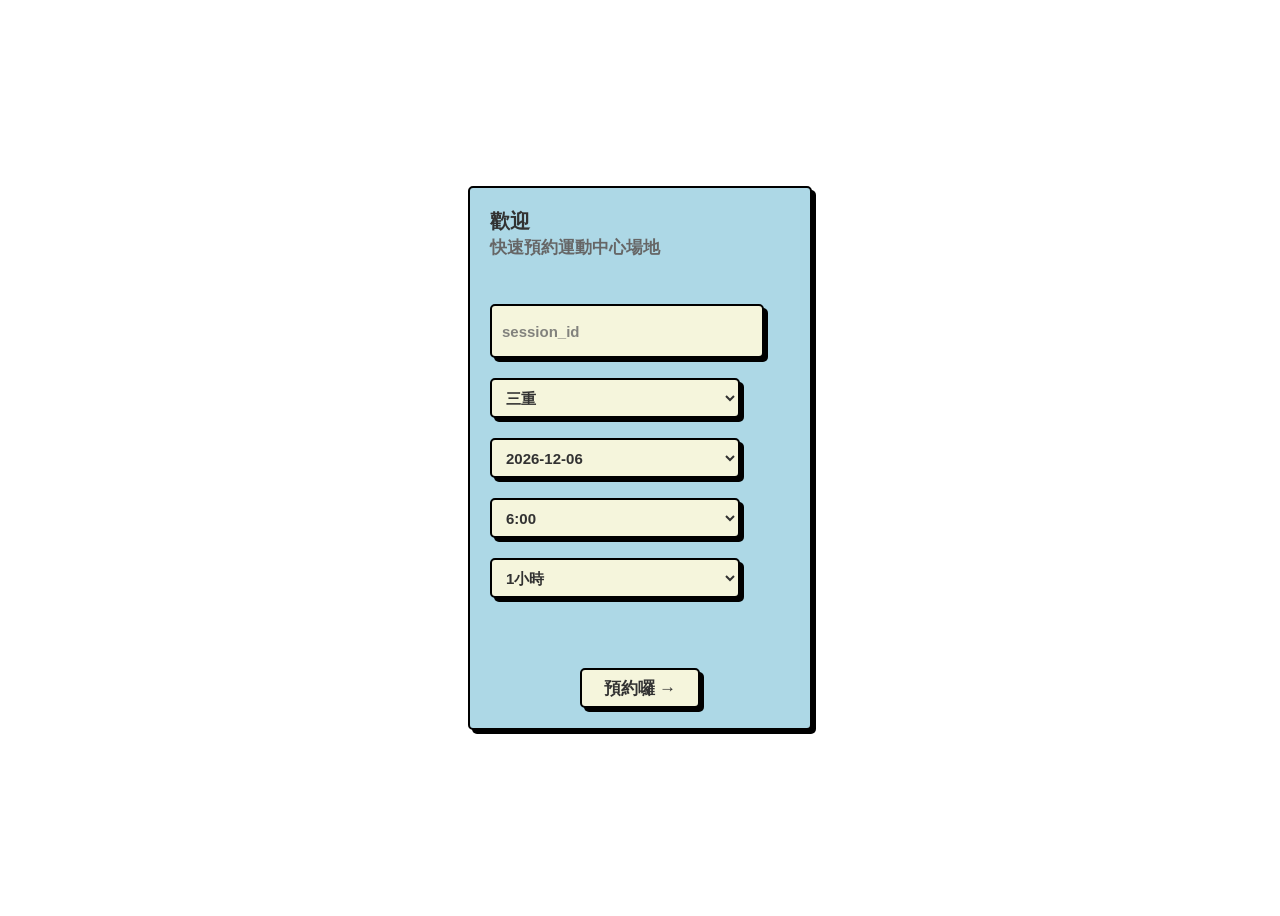
==== index.html @ bd040fc7 "first commit" ====
<!DOCTYPE html>
<html lang="en">
  <head>
    <meta charset="UTF-8" />
    <meta name="viewport" content="width=device-width, initial-scale=1.0" />
    <title>快速預約運動中心場地</title>
    <link rel="stylesheet" href="style.css" />
  </head>
  <body>
    <div class="container">
      <form class="form" id="reservationForm">
        <div class="title">歡迎<br /><span>快速預約運動中心場地</span></div>
        <input
          class="input"
          name="session_id"
          placeholder="session_id"
          type="text"
          required
        />
        <select class="input" name="place" required>
          <option value="SC">三重</option>
          <option value="BQ">板橋</option>
        </select>
        <select class="input" name="date" required></select>
        <script>
          // 取得 select 元素
          const dateSelect = document.querySelector('select[name="date"]');

          // 生成未來七天的日期選項
          for (let i = 0; i < 8; i++) {
            const date = new Date();
            date.setDate(date.getDate() + i);

            // 格式化日期為 YYYY-MM-DD
            const formattedDate = date.toISOString().split("T")[0];

            // 創建新的 option 元素
            const option = document.createElement("option");
            option.value = formattedDate;
            option.textContent = formattedDate;

            // 將 option 加入 select 中
            dateSelect.appendChild(option);
          }
        </script>
        <select class="input" name="QTime" id="QTime">
          <option value="6">6:00</option>
          <option value="7">7:00</option>
          <option value="8">8:00</option>
          <option value="9">9:00</option>
          <option value="10">10:00</option>
          <option value="11">11:00</option>
          <option value="12">12:00</option>
          <option value="13">13:00</option>
          <option value="14">14:00</option>
          <option value="15">15:00</option>
          <option value="16">16:00</option>
          <option value="17">17:00</option>
          <option value="18">18:00</option>
          <option value="19">19:00</option>
          <option value="20">20:00</option>
          <option value="21">21:00</option>
        </select>
        <select class="input" name="hours" required>
          <option value="1">1小時</option>
          <option value="2">2小時</option>
        </select>
        <button type="submit" class="button-confirm" id="submitButton">
          預約囉 →
        </button>
      </form>

      <script>
        document
          .getElementById("reservationForm")
          .addEventListener("submit", async function (e) {
            e.preventDefault(); // 防止表單的預設提交行為

            const formData = new FormData(this);
            try {
              const response = await fetch(
                "http://localhost:8081/api/reserve_api",
                {
                  method: "POST",
                  body: formData,
                }
              );

              const result = await response.json();
              // 處理回傳結果
              // 判斷是字串還是陣列
              if (typeof result.message === "string") {
                alert(result.message);
                return;
              }
              for (let i = 0; i < result.message.length; i++) {
                const a = document.createElement("a");
                a.href = result.message[i];
                a.target = "_blank";
                document.body.appendChild(a);
                window.open(result.message[i], "_blank");
              }
              submitButton.disabled = true;
              submitButton.textContent = "預約成功";
              alert("預約成功");
            } catch (error) {
              console.error("Error:", error);
              alert(error.message);
            }
          });
      </script>
    </div>
  </body>
</html>
---- style.css ----
/* From Uiverse.io by ayyjayy2 */
.container {
  display: flex;
  justify-content: center;
  align-items: center;
  height: 100vh;
}

.form {
  --input-focus: #2d8cf0;
  --font-color: #323232;
  --font-color-sub: #666;
  --bg-color: beige;
  --main-color: black;
  padding: 20px;
  background: lightblue;
  display: flex;
  flex-direction: column;
  align-items: flex-start;
  justify-content: center;
  gap: 20px;
  border-radius: 5px;
  border: 2px solid var(--main-color);
  box-shadow: 4px 4px var(--main-color);
  width: 300px;
}

.title {
  color: var(--font-color);
  font-weight: 900;
  font-size: 20px;
  margin-bottom: 25px;
}

.title span {
  color: var(--font-color-sub);
  font-weight: 600;
  font-size: 17px;
}

.input {
  width: 250px;
  height: 40px;
  border-radius: 5px;
  border: 2px solid var(--main-color);
  background-color: var(--bg-color);
  box-shadow: 4px 4px var(--main-color);
  font-size: 15px;
  font-weight: 600;
  color: var(--font-color);
  padding: 5px 10px;
  outline: none;
}

.input::placeholder {
  color: var(--font-color-sub);
  opacity: 0.8;
}

.input:focus {
  border: 2px solid var(--input-focus);
}

.login-with {
  display: flex;
  gap: 20px;
}

.button-log {
  cursor: pointer;
  width: 40px;
  height: 40px;
  border-radius: 100%;
  border: 2px solid var(--main-color);
  background-color: var(--bg-color);
  box-shadow: 4px 4px var(--main-color);
  color: var(--font-color);
  font-size: 25px;
  display: flex;
  justify-content: center;
  align-items: center;
}

.icon {
  width: 24px;
  height: 24px;
  fill: var(--main-color);
}

.button-log:active,
.button-confirm:active {
  box-shadow: 0px 0px var(--main-color);
  transform: translate(3px, 3px);
}

.button-confirm {
  margin: 50px auto 0 auto;
  width: 120px;
  height: 40px;
  border-radius: 5px;
  border: 2px solid var(--main-color);
  background-color: var(--bg-color);
  box-shadow: 4px 4px var(--main-color);
  font-size: 17px;
  font-weight: 600;
  color: var(--font-color);
  cursor: pointer;
}

.button-confirm:disabled {
  background-color: #ccc;
  border-color: #ccc;
  cursor: not-allowed;
}
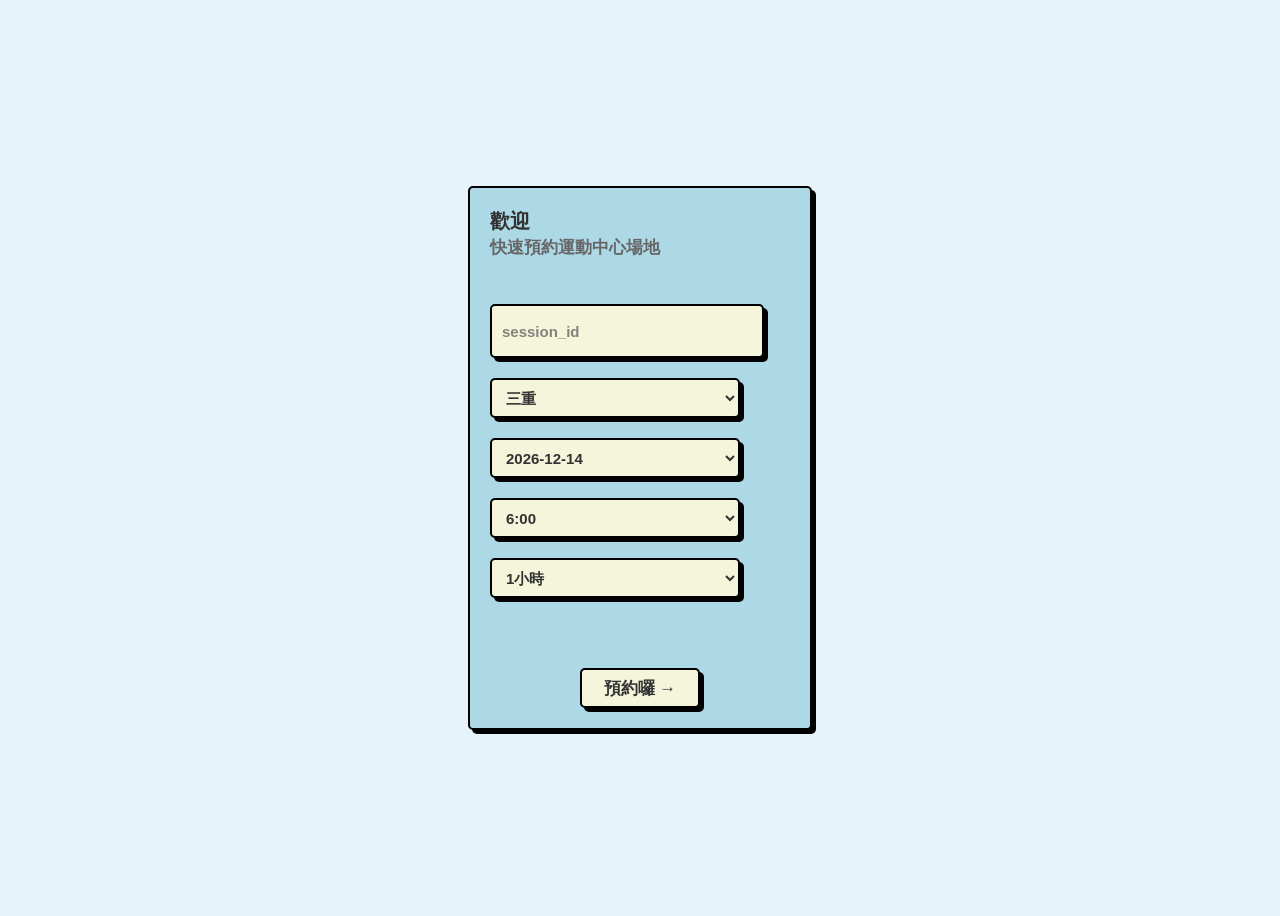
==== commit 86bfd799: "add loading" ====
--- a/index.html
+++ b/index.html
@@ -6,8 +6,8 @@
     <title>快速預約運動中心場地</title>
     <link rel="stylesheet" href="style.css" />
   </head>
-  <body>
-    <div class="container">
+  <body style="background-color: rgb(230, 244, 249)">
+    <div class="container" id="container">
       <form class="form" id="reservationForm">
         <div class="title">歡迎<br /><span>快速預約運動中心場地</span></div>
         <input
@@ -26,8 +26,8 @@
           // 取得 select 元素
           const dateSelect = document.querySelector('select[name="date"]');
 
-          // 生成未來七天的日期選項
-          for (let i = 0; i < 8; i++) {
+          // 生成未來7天日期選項(因為要搶第8天的場地，所以選項要到第8天)
+          for (let i = 8; i > 0; i--) {
             const date = new Date();
             date.setDate(date.getDate() + i);
 
@@ -69,8 +69,14 @@
           預約囉 →
         </button>
       </form>
-
+      <div class="loader" id="loading"></div>
+      <div class="form" id="formResult" style="width: 350px">
+        <div class="title">預約結果<br /><br /><span id="resultContent"></span></div>
+      </div>
+      </div>
       <script>
+        loading.style.display = "none";
+        formResult.style.display = "none";
         document
           .getElementById("reservationForm")
           .addEventListener("submit", async function (e) {
@@ -78,6 +84,8 @@
 
             const formData = new FormData(this);
             try {
+              loading.style.display = "block";
+              reservationForm.style.display = "none";
               const response = await fetch(
                 "http://localhost:8081/api/reserve_api",
                 {
@@ -91,24 +99,42 @@
               // 判斷是字串還是陣列
               if (typeof result.message === "string") {
                 alert(result.message);
+                loading.style.display = "none";
+                reservationForm.style.display = "flex";
                 return;
               }
-              for (let i = 0; i < result.message.length; i++) {
-                const a = document.createElement("a");
-                a.href = result.message[i];
-                a.target = "_blank";
-                document.body.appendChild(a);
-                window.open(result.message[i], "_blank");
-              }
-              submitButton.disabled = true;
-              submitButton.textContent = "預約成功";
-              alert("預約成功");
+              let resultString = "";
+              const openPromises = result.message.map((item) => {
+                return new Promise((resolve) => {
+                  window.open(item.url, "_blank");
+                  resultString +=
+                    "日期:" +
+                    item.date +
+                    " 時段:" +
+                    (item.QTime) +
+                    ":00~" +
+                    (item.QTime + 1) +
+                    ":00 場地:" +
+                    item.court +
+                    "<br>";
+                  // 給一個小延遲確保視窗有時間開啟
+                  setTimeout(resolve, 500);
+                });
+              });
+
+              await Promise.all(openPromises);
+              loading.style.display = "none";
+              formResult.style.display = "flex";
+              resultContent.innerHTML = resultString;
             } catch (error) {
               console.error("Error:", error);
               alert(error.message);
+              loading.style.display = "none";
+              reservationForm.style.display = "flex";
             }
           });
       </script>
+
     </div>
   </body>
 </html>
--- a/style.css
+++ b/style.css
@@ -112,3 +112,72 @@
   border-color: #ccc;
   cursor: not-allowed;
 }
+/* From Uiverse.io by mobinkakei */
+.loader {
+  position: relative;
+  width: 108px;
+  display: flex;
+  justify-content: space-between;
+}
+.loader::after,
+.loader::before {
+  content: "";
+  display: inline-block;
+  width: 48px;
+  height: 48px;
+  background-color: #fff;
+  background-image: radial-gradient(circle 14px, #0d161b 100%, transparent 0);
+  background-repeat: no-repeat;
+  border-radius: 50%;
+  animation: eyeMove 10s infinite, blink 10s infinite;
+}
+@keyframes eyeMove {
+  0%,
+  10% {
+    background-position: 0px 0px;
+  }
+  13%,
+  40% {
+    background-position: -15px 0px;
+  }
+  43%,
+  70% {
+    background-position: 15px 0px;
+  }
+  73%,
+  90% {
+    background-position: 0px 15px;
+  }
+  93%,
+  100% {
+    background-position: 0px 0px;
+  }
+}
+@keyframes blink {
+  0%,
+  10%,
+  12%,
+  20%,
+  22%,
+  40%,
+  42%,
+  60%,
+  62%,
+  70%,
+  72%,
+  90%,
+  92%,
+  98%,
+  100% {
+    height: 48px;
+  }
+  11%,
+  21%,
+  41%,
+  61%,
+  71%,
+  91%,
+  99% {
+    height: 18px;
+  }
+}
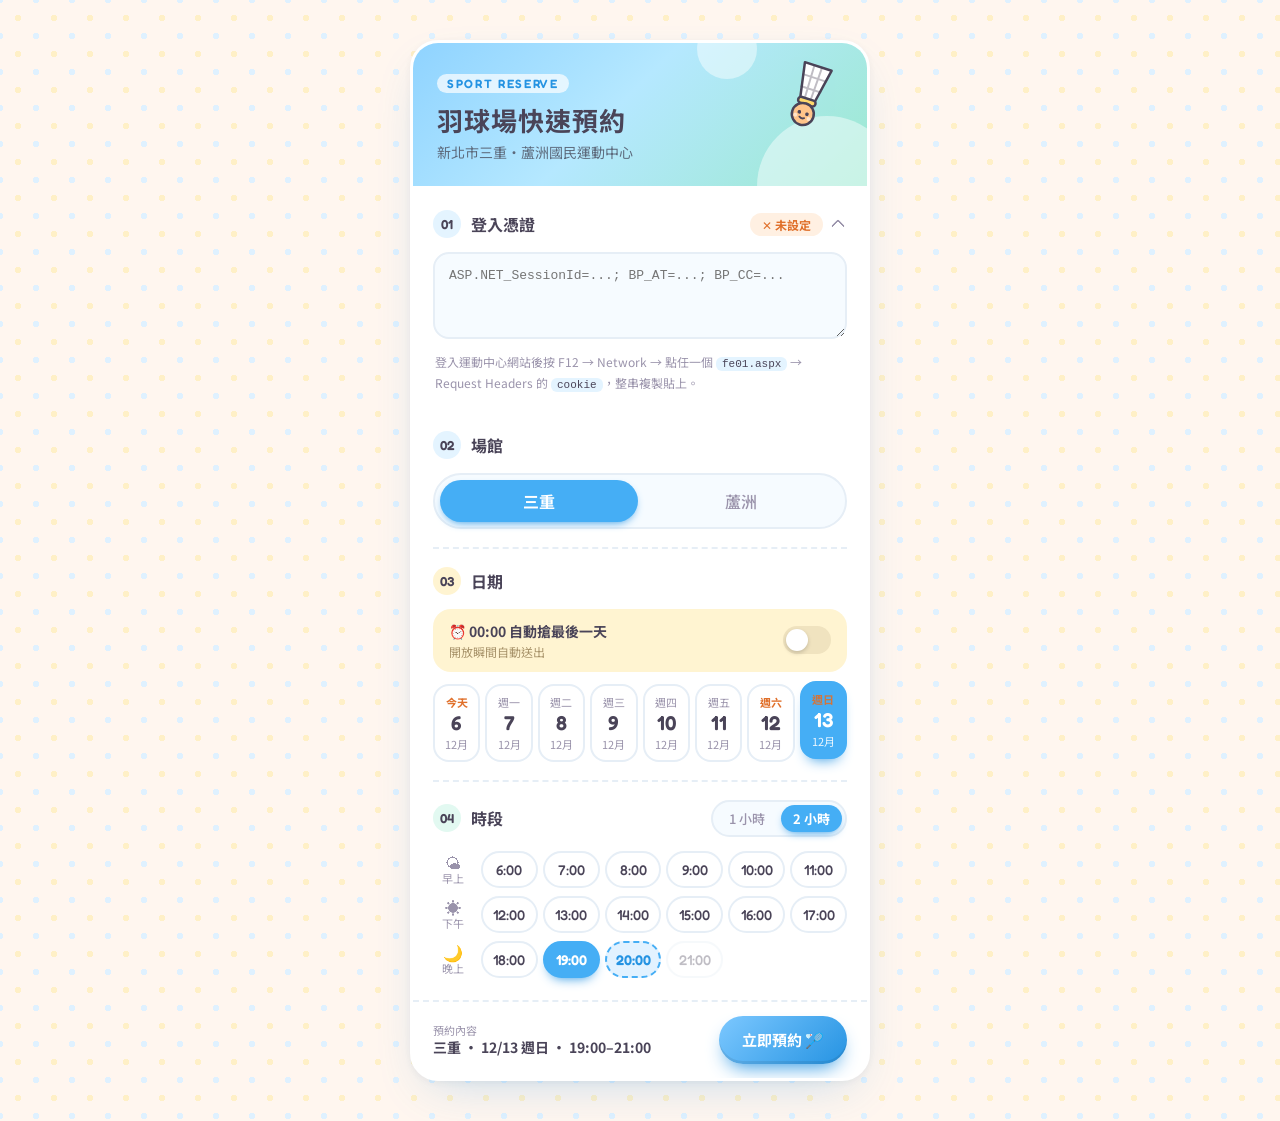
==== commit e127a1a2: "將網頁改成擴充功能" ====
--- a/index.html
+++ b/index.html
@@ -1,140 +1,329 @@
 <!DOCTYPE html>
-<html lang="en">
+<html lang="zh-Hant">
   <head>
     <meta charset="UTF-8" />
     <meta name="viewport" content="width=device-width, initial-scale=1.0" />
     <title>快速預約運動中心場地</title>
+    <link rel="preconnect" href="https://fonts.googleapis.com" />
+    <link rel="preconnect" href="https://fonts.gstatic.com" crossorigin />
+    <link href="https://fonts.googleapis.com/css2?family=Noto+Sans+TC:wght@400;500;700&family=Fredoka:wght@500;600;700&display=swap" rel="stylesheet" />
     <link rel="stylesheet" href="style.css" />
   </head>
-  <body style="background-color: rgb(230, 244, 249)">
-    <div class="container" id="container">
-      <form class="form" id="reservationForm">
-        <div class="title">歡迎<br /><span>快速預約運動中心場地</span></div>
-        <input
-          class="input"
-          name="session_id"
-          placeholder="session_id"
-          type="text"
-          required
-        />
-        <select class="input" name="place" required>
-          <option value="SC">三重</option>
-          <option value="BQ">板橋</option>
-        </select>
-        <select class="input" name="date" required></select>
-        <script>
-          // 取得 select 元素
-          const dateSelect = document.querySelector('select[name="date"]');
-
-          // 生成未來7天日期選項(因為要搶第8天的場地，所以選項要到第8天)
-          for (let i = 8; i > 0; i--) {
-            const date = new Date();
-            date.setDate(date.getDate() + i);
-
-            // 格式化日期為 YYYY-MM-DD
-            const formattedDate = date.toISOString().split("T")[0];
-
-            // 創建新的 option 元素
-            const option = document.createElement("option");
-            option.value = formattedDate;
-            option.textContent = formattedDate;
-
-            // 將 option 加入 select 中
-            dateSelect.appendChild(option);
+  <body>
+    <main class="shell">
+      <form class="app" id="reservationForm">
+        <header class="hero">
+          <svg class="shuttle" viewBox="0 0 64 72" aria-hidden="true">
+            <path d="M18 6h28l-7 38H25z" fill="#fff" stroke="#4a4458" stroke-width="2.5" stroke-linejoin="round" />
+            <path d="M28 6l1 38M36 6l-1 38M20 18h24M22 30h20" stroke="#4a4458" stroke-width="2" stroke-linecap="round" opacity=".35" />
+            <rect x="23" y="40" width="18" height="6" rx="3" fill="#ffd86b" stroke="#4a4458" stroke-width="2.5" />
+            <circle cx="32" cy="56" r="11" fill="#ffc48a" stroke="#4a4458" stroke-width="2.5" />
+            <circle cx="28" cy="55" r="1.8" fill="#4a4458" />
+            <circle cx="36" cy="55" r="1.8" fill="#4a4458" />
+            <path d="M29.5 59.5q2.5 2 5 0" fill="none" stroke="#4a4458" stroke-width="1.8" stroke-linecap="round" />
+            <circle cx="25" cy="59" r="2" fill="#fff" opacity=".55" />
+            <circle cx="39" cy="59" r="2" fill="#fff" opacity=".55" />
+          </svg>
+          <p class="eyebrow">SPORT RESERVE</p>
+          <h1>羽球場快速預約</h1>
+          <p class="hero-sub">新北市三重・蘆洲國民運動中心</p>
+        </header>
+
+        <div class="body">
+          <details class="section credential" id="credential">
+            <summary>
+              <span class="step">01</span>
+              <span class="section-title">登入憑證</span>
+              <span class="status-pill" id="credentialStatus">未設定</span>
+            </summary>
+            <div class="credential-body">
+              <textarea class="input" name="cookie" id="cookieInput" rows="3" placeholder="ASP.NET_SessionId=...; BP_AT=...; BP_CC=..." autocomplete="off" spellcheck="false" required></textarea>
+              <p class="hint">登入運動中心網站後按 F12 → Network → 點任一個 <code>fe01.aspx</code> → Request Headers 的 <code>cookie</code>，整串複製貼上。</p>
+            </div>
+          </details>
+
+          <section class="section">
+            <div class="section-head">
+              <span class="step">02</span>
+              <span class="section-title">場館</span>
+            </div>
+            <div class="segmented">
+              <label><input type="radio" name="place" value="SC" checked /><span>三重</span></label>
+              <label><input type="radio" name="place" value="LZ" /><span>蘆洲</span></label>
+            </div>
+          </section>
+
+          <section class="section">
+            <div class="section-head">
+              <span class="step">03</span>
+              <span class="section-title">日期</span>
+            </div>
+            <label class="switch-row">
+              <span>
+                <b>00:00 自動搶最後一天</b>
+                <small id="scheduleHint"></small>
+              </span>
+              <input type="checkbox" name="schedule" value="1" id="scheduleToggle" />
+              <span class="switch" aria-hidden="true"></span>
+            </label>
+            <div class="days" id="dateChips"></div>
+          </section>
+
+          <section class="section">
+            <div class="section-head">
+              <span class="step">04</span>
+              <span class="section-title">時段</span>
+              <div class="segmented segmented-sm">
+                <label><input type="radio" name="hours" value="1" /><span>1 小時</span></label>
+                <label><input type="radio" name="hours" value="2" checked /><span>2 小時</span></label>
+              </div>
+            </div>
+            <div id="timeChips"></div>
+          </section>
+
+          <p class="error" id="errorBox" role="alert" hidden></p>
+        </div>
+
+        <footer class="action-bar">
+          <div class="summary">
+            <small>預約內容</small>
+            <b id="summaryText"></b>
+          </div>
+          <button type="submit" class="btn-primary" id="submitButton">
+            <span class="btn-label">立即預約 🏸</span>
+            <span class="spinner" aria-hidden="true"></span>
+          </button>
+        </footer>
+        <p class="waiting" id="statusText" hidden></p>
+      </form>
+
+      <section class="app result" id="formResult" hidden>
+        <div class="result-head">
+          <div class="check" aria-hidden="true">🎉</div>
+          <h2>預約成功！</h2>
+          <p>請在期限內完成付款，場地才會保留</p>
+        </div>
+        <ul class="tickets" id="resultContent"></ul>
+        <div class="result-actions">
+          <a class="btn-primary" id="payLink" target="_blank" rel="noopener"><span class="btn-label">前往訂單付款</span></a>
+          <button type="button" class="btn-ghost" id="againButton">再預約一次</button>
+        </div>
+      </section>
+    </main>
+
+    <script>
+      // 直接用瀏覽器開檔案時打 localhost，由 Flask 提供頁面時打同網域
+      const API_BASE = location.protocol === "file:" ? "http://localhost:8081" : "";
+      const PAY_URL = {
+        SC: "https://fe.xuanen.com.tw/fe01.aspx?Module=member&files=orderx_mt",
+        LZ: "https://bcc.xuanen.com.tw/cc01.aspx?Module=member&files=orderx_mt",
+      };
+      const PLACE_NAME = { SC: "三重", LZ: "蘆洲" };
+      // 可預約到幾天後：三重今天～7 天後，蘆洲今天～6 天後
+      const ADVANCE_DAYS = { SC: 7, LZ: 6 };
+      const WEEKDAYS = ["日", "一", "二", "三", "四", "五", "六"];
+      const PERIODS = [
+        ["🌤", "早上", 6, 11],
+        ["☀️", "下午", 12, 17],
+        ["🌙", "晚上", 18, 21],
+      ];
+
+      const form = document.getElementById("reservationForm");
+      const cookieInput = document.getElementById("cookieInput");
+      const credential = document.getElementById("credential");
+      const credentialStatus = document.getElementById("credentialStatus");
+      const scheduleToggle = document.getElementById("scheduleToggle");
+      const statusText = document.getElementById("statusText");
+      const errorBox = document.getElementById("errorBox");
+      const formResult = document.getElementById("formResult");
+      const resultContent = document.getElementById("resultContent");
+      const payLink = document.getElementById("payLink");
+
+      function radio(name, value, html, checked, className) {
+        const label = document.createElement("label");
+        if (className) label.className = className;
+        label.innerHTML = `<input type="radio" name="${name}" value="${value}" ${checked ? "checked" : ""} /><span>${html}</span>`;
+        return label;
+      }
+
+      function formatDay(d) {
+        return `${d.getMonth() + 1}/${d.getDate()} 週${WEEKDAYS[d.getDay()]}`;
+      }
+
+      // 依場館產生可預約日期，預設選最後一天
+      // 用本地時間格式化，避免 toISOString() 在台灣早上 8 點前少一天；格式與網站相同 YYYY/MM/DD
+      const dateChips = document.getElementById("dateChips");
+      let renderedDays = null;
+      function renderDates(days) {
+        if (days === renderedDays) return;
+        renderedDays = days;
+        dateChips.innerHTML = "";
+        dateChips.style.setProperty("--n", days + 1);
+        for (let i = 0; i <= days; i++) {
+          const d = new Date();
+          d.setDate(d.getDate() + i);
+          const mm = String(d.getMonth() + 1).padStart(2, "0");
+          const dd = String(d.getDate()).padStart(2, "0");
+          const weekend = d.getDay() === 0 || d.getDay() === 6;
+          const label = radio(
+            "date",
+            `${d.getFullYear()}/${mm}/${dd}`,
+            `<small>${i === 0 ? "今天" : "週" + WEEKDAYS[d.getDay()]}</small><b>${d.getDate()}</b><small>${d.getMonth() + 1}月</small>`,
+            i === days,
+            weekend ? "day weekend" : "day"
+          );
+          label.dataset.text = formatDay(d);
+          dateChips.appendChild(label);
+        }
+      }
+
+      const timeChips = document.getElementById("timeChips");
+      PERIODS.forEach(([icon, name, from, to]) => {
+        const group = document.createElement("div");
+        group.className = "period";
+        group.innerHTML = `<span class="period-name"><i>${icon}</i>${name}</span><div class="times"></div>`;
+        for (let h = from; h <= to; h++) {
+          group.querySelector(".times").appendChild(radio("QTime", h, `${h}:00`, h === 19, "time"));
+        }
+        timeChips.appendChild(group);
+      });
+
+      // 記住 Cookie 與上次的選擇，下次打開不用重填
+      const SAVED_FIELDS = ["cookie", "place", "QTime", "hours"];
+      try {
+        const saved = JSON.parse(localStorage.getItem("sport_reserve") || "{}");
+        if (saved.cookie) cookieInput.value = saved.cookie;
+        SAVED_FIELDS.slice(1).forEach((name) => {
+          const el = form.querySelector(`input[name="${name}"][value="${saved[name]}"]`);
+          if (el) el.checked = true;
+        });
+      } catch (e) {}
+
+      // 下一個 00:00 開放的日期
+      function nextOpenDay(days) {
+        const d = new Date();
+        d.setDate(d.getDate() + days + 1);
+        return d;
+      }
+
+      // 依目前選擇更新：憑證狀態、2 小時的第二格標示、摘要列
+      function refresh() {
+        const data = new FormData(form);
+        const hasCookie = cookieInput.value.trim() !== "";
+        credentialStatus.textContent = hasCookie ? "已儲存" : "未設定";
+        credentialStatus.classList.toggle("ok", hasCookie);
+
+        const days = ADVANCE_DAYS[data.get("place")];
+        renderDates(days);
+        const scheduled = scheduleToggle.checked;
+        dateChips.hidden = scheduled;
+        document.getElementById("scheduleHint").textContent = scheduled
+          ? `請於 00:00 前送出，將預約 ${formatDay(nextOpenDay(days))}`
+          : "開放瞬間自動送出";
+
+        const hours = Number(data.get("hours"));
+        // 2 小時不能從 21:00 開始
+        const last = form.querySelector('input[name="QTime"][value="21"]');
+        last.disabled = hours === 2;
+        if (last.disabled && last.checked) form.querySelector('input[name="QTime"][value="20"]').checked = true;
+
+        const start = Number(new FormData(form).get("QTime"));
+        form.querySelectorAll(".time").forEach((label) => {
+          const h = Number(label.querySelector("input").value);
+          label.classList.toggle("in-range", hours === 2 && h === start + 1);
+        });
+
+        const dayText = scheduled
+          ? formatDay(nextOpenDay(days))
+          : form.querySelector('input[name="date"]:checked').closest("label").dataset.text;
+        document.getElementById("summaryText").textContent =
+          `${PLACE_NAME[data.get("place")]} · ${dayText} · ${start}:00–${start + hours}:00`;
+      }
+      form.addEventListener("change", refresh);
+      cookieInput.addEventListener("input", refresh);
+      // 收合時必填驗證會找不到欄位，先展開
+      cookieInput.addEventListener("invalid", () => (credential.open = true));
+      refresh();
+      if (!cookieInput.value) credential.open = true;
+
+      let countdownTimer = null;
+      function startCountdown() {
+        const target = new Date();
+        target.setHours(24, 0, 0, 0);
+        const tick = () => {
+          const s = Math.max(0, Math.round((target - new Date()) / 1000));
+          const pad = (n) => String(n).padStart(2, "0");
+          const left = `${pad(Math.floor(s / 3600))}:${pad(Math.floor((s % 3600) / 60))}:${pad(s % 60)}`;
+          statusText.innerHTML = s > 0
+            ? `距離開放 <b>${left}</b>　請勿關閉頁面與電腦`
+            : "已開放，正在預約…";
+        };
+        tick();
+        countdownTimer = setInterval(tick, 1000);
+      }
+
+      function setLoading(on) {
+        form.classList.toggle("loading", on);
+        form.querySelectorAll("input, textarea, button").forEach((el) => (el.disabled = on));
+        if (!on) refresh(); // 還原 21:00 的停用狀態
+        statusText.hidden = !(on && scheduleToggle.checked);
+        clearInterval(countdownTimer);
+        if (on && scheduleToggle.checked) startCountdown();
+      }
+
+      function showError(message) {
+        errorBox.textContent = message;
+        errorBox.hidden = !message;
+      }
+
+      form.addEventListener("submit", async function (e) {
+        e.preventDefault();
+        const formData = new FormData(form);
+        try {
+          const toSave = {};
+          SAVED_FIELDS.forEach((name) => (toSave[name] = formData.get(name)));
+          localStorage.setItem("sport_reserve", JSON.stringify(toSave));
+        } catch (e) {}
+
+        showError("");
+        credential.open = false;
+        setLoading(true);
+        try {
+          const response = await fetch(`${API_BASE}/api/reserve_api`, {
+            method: "POST",
+            body: formData,
+          });
+          const result = await response.json();
+
+          if (typeof result.message === "string") {
+            showError(result.message);
+            if (result.message.includes("登入")) credential.open = true;
+            return;
           }
-        </script>
-        <select class="input" name="QTime" id="QTime">
-          <option value="6">6:00</option>
-          <option value="7">7:00</option>
-          <option value="8">8:00</option>
-          <option value="9">9:00</option>
-          <option value="10">10:00</option>
-          <option value="11">11:00</option>
-          <option value="12">12:00</option>
-          <option value="13">13:00</option>
-          <option value="14">14:00</option>
-          <option value="15">15:00</option>
-          <option value="16">16:00</option>
-          <option value="17">17:00</option>
-          <option value="18">18:00</option>
-          <option value="19">19:00</option>
-          <option value="20">20:00</option>
-          <option value="21">21:00</option>
-        </select>
-        <select class="input" name="hours" required>
-          <option value="1">1小時</option>
-          <option value="2">2小時</option>
-        </select>
-        <button type="submit" class="button-confirm" id="submitButton">
-          預約囉 →
-        </button>
-      </form>
-      <div class="loader" id="loading"></div>
-      <div class="form" id="formResult" style="width: 350px">
-        <div class="title">預約結果<br /><br /><span id="resultContent"></span></div>
-      </div>
-      </div>
-      <script>
-        loading.style.display = "none";
-        formResult.style.display = "none";
-        document
-          .getElementById("reservationForm")
-          .addEventListener("submit", async function (e) {
-            e.preventDefault(); // 防止表單的預設提交行為
-
-            const formData = new FormData(this);
-            try {
-              loading.style.display = "block";
-              reservationForm.style.display = "none";
-              const response = await fetch(
-                "http://localhost:8081/api/reserve_api",
-                {
-                  method: "POST",
-                  body: formData,
-                }
-              );
-
-              const result = await response.json();
-              // 處理回傳結果
-              // 判斷是字串還是陣列
-              if (typeof result.message === "string") {
-                alert(result.message);
-                loading.style.display = "none";
-                reservationForm.style.display = "flex";
-                return;
-              }
-              let resultString = "";
-              const openPromises = result.message.map((item) => {
-                return new Promise((resolve) => {
-                  window.open(item.url, "_blank");
-                  resultString +=
-                    "日期:" +
-                    item.date +
-                    " 時段:" +
-                    (item.QTime) +
-                    ":00~" +
-                    (item.QTime + 1) +
-                    ":00 場地:" +
-                    item.court +
-                    "<br>";
-                  // 給一個小延遲確保視窗有時間開啟
-                  setTimeout(resolve, 500);
-                });
-              });
-
-              await Promise.all(openPromises);
-              loading.style.display = "none";
-              formResult.style.display = "flex";
-              resultContent.innerHTML = resultString;
-            } catch (error) {
-              console.error("Error:", error);
-              alert(error.message);
-              loading.style.display = "none";
-              reservationForm.style.display = "flex";
-            }
+
+          resultContent.innerHTML = "";
+          result.message.forEach((item) => {
+            const li = document.createElement("li");
+            li.innerHTML = `
+              <div class="ticket-time">${item.QTime}:00<small>– ${item.QTime + 1}:00</small></div>
+              <div class="ticket-info"><b>${item.court}</b><small>${PLACE_NAME[formData.get("place")]}・${item.date}</small></div>`;
+            resultContent.appendChild(li);
           });
-      </script>
-
-    </div>
+          payLink.href = PAY_URL[formData.get("place")];
+          form.hidden = true;
+          formResult.hidden = false;
+        } catch (error) {
+          console.error("Error:", error);
+          showError(`無法連線到後端：${error.message}`);
+        } finally {
+          setLoading(false);
+        }
+      });
+
+      document.getElementById("againButton").addEventListener("click", () => {
+        formResult.hidden = true;
+        form.hidden = false;
+      });
+    </script>
   </body>
 </html>
--- a/style.css
+++ b/style.css
@@ -1,183 +1,785 @@
-/* From Uiverse.io by ayyjayy2 */
-.container {
+:root {
+  --bg: #fff6ef;
+  --dot-1: #fff0c7;
+  --dot-2: #dff1ff;
+  --surface: #ffffff;
+  --surface-2: #f6fbff;
+  --ink: #4a4458;
+  --muted: #9a93ab;
+  --line: #e6eef6;
+  --primary: #45aef5;
+  --primary-deep: #2593e2;
+  --primary-soft: #e2f2ff;
+  --sky: #8fd3ff;
+  --sky-soft: #e4f4ff;
+  --mint: #9ce9cf;
+  --mint-soft: #e2f9f1;
+  --yellow: #ffd86b;
+  --yellow-soft: #fff4d1;
+  --danger: #e0702b;
+  --danger-soft: #fff0e2;
+  --shadow: 0 18px 50px -20px rgba(37, 147, 226, 0.3), 0 2px 6px rgba(74, 68, 88, 0.06);
+  --font: "Noto Sans TC", system-ui, "Microsoft JhengHei", sans-serif;
+  --num: "Fredoka", "Noto Sans TC", system-ui, sans-serif;
+  color-scheme: light;
+}
+
+* {
+  box-sizing: border-box;
+}
+
+body {
+  margin: 0;
+  color: var(--ink);
+  font-family: var(--font);
+  -webkit-font-smoothing: antialiased;
+  background-color: var(--bg);
+  background-image: radial-gradient(var(--dot-1) 3px, transparent 3.5px),
+    radial-gradient(var(--dot-2) 3px, transparent 3.5px);
+  background-size: 36px 36px;
+  background-position: 0 0, 18px 18px;
+}
+
+[hidden] {
+  display: none !important;
+}
+
+.shell {
+  min-height: 100vh;
   display: flex;
   justify-content: center;
+  align-items: flex-start;
+  padding: 40px 16px;
+}
+
+.app {
+  width: 100%;
+  max-width: 460px;
+  background: var(--surface);
+  border-radius: 28px;
+  border: 3px solid #fff;
+  box-shadow: var(--shadow);
+  overflow: hidden;
+}
+
+/* ---------- 頂部 ---------- */
+.hero {
+  position: relative;
+  padding: 26px 24px 24px;
+  background: linear-gradient(135deg, var(--sky) 0%, #b5e8ff 45%, var(--mint) 100%);
+  overflow: hidden;
+}
+
+.hero::before,
+.hero::after {
+  content: "";
+  position: absolute;
+  border-radius: 50%;
+  background: rgba(255, 255, 255, 0.45);
+}
+
+.hero::before {
+  width: 140px;
+  height: 140px;
+  right: -30px;
+  bottom: -70px;
+}
+
+.hero::after {
+  width: 60px;
+  height: 60px;
+  right: 110px;
+  top: -24px;
+}
+
+.shuttle {
+  position: absolute;
+  right: 26px;
+  top: 16px;
+  width: 64px;
+  z-index: 1;
+  transform: rotate(18deg);
+  animation: bob 2.6s ease-in-out infinite;
+}
+
+@keyframes bob {
+  50% {
+    transform: rotate(10deg) translateY(-8px);
+  }
+}
+
+.eyebrow {
+  position: relative;
+  display: inline-block;
+  margin: 0 0 8px;
+  padding: 2px 10px;
+  border-radius: 999px;
+  background: rgba(255, 255, 255, 0.7);
+  color: var(--primary-deep);
+  font-family: var(--num);
+  font-size: 12px;
+  font-weight: 600;
+  letter-spacing: 0.14em;
+}
+
+.hero h1 {
+  position: relative;
+  margin: 0;
+  font-size: 26px;
+  font-weight: 700;
+  letter-spacing: 0.04em;
+}
+
+.hero-sub {
+  position: relative;
+  margin: 4px 0 0;
+  font-size: 14px;
+  color: #5d6a7c;
+}
+
+/* ---------- 區塊 ---------- */
+.body {
+  padding: 6px 20px 4px;
+}
+
+.section {
+  padding: 18px 0;
+  border-bottom: 2px dashed var(--line);
+}
+
+.section:last-of-type {
+  border-bottom: none;
+}
+
+.section-head,
+.credential summary {
+  display: flex;
   align-items: center;
-  height: 100vh;
-}
-
-.form {
-  --input-focus: #2d8cf0;
-  --font-color: #323232;
-  --font-color-sub: #666;
-  --bg-color: beige;
-  --main-color: black;
-  padding: 20px;
-  background: lightblue;
+  gap: 10px;
+  margin-bottom: 14px;
+}
+
+.step {
+  display: inline-grid;
+  place-items: center;
+  width: 28px;
+  height: 28px;
+  border-radius: 50%;
+  font-family: var(--num);
+  font-size: 13px;
+  font-weight: 600;
+  color: var(--ink);
+  background: var(--primary-soft);
+}
+
+.section:nth-of-type(1) .step {
+  background: var(--sky-soft);
+}
+
+.section:nth-of-type(2) .step {
+  background: var(--yellow-soft);
+}
+
+.section:nth-of-type(3) .step {
+  background: var(--mint-soft);
+}
+
+.section-title {
+  font-weight: 700;
+  font-size: 16px;
+}
+
+.section-head .segmented {
+  margin-left: auto;
+}
+
+/* 登入憑證（可收合） */
+.credential summary {
+  list-style: none;
+  cursor: pointer;
+  margin-bottom: 0;
+}
+
+.credential summary::-webkit-details-marker {
+  display: none;
+}
+
+.credential summary::after {
+  content: "";
+  width: 8px;
+  height: 8px;
+  border-right: 2.5px solid var(--muted);
+  border-bottom: 2.5px solid var(--muted);
+  border-radius: 2px;
+  transform: rotate(45deg);
+  margin: -4px 4px 0 0;
+  transition: transform 0.2s;
+}
+
+.credential[open] summary::after {
+  transform: rotate(-135deg);
+  margin-top: 4px;
+}
+
+.status-pill {
+  margin-left: auto;
+  font-size: 12px;
+  font-weight: 700;
+  padding: 3px 12px;
+  border-radius: 999px;
+  color: var(--danger);
+  background: var(--danger-soft);
+}
+
+.status-pill::before {
+  content: "✕ ";
+}
+
+.status-pill.ok {
+  color: #2f9e7a;
+  background: var(--mint-soft);
+}
+
+.status-pill.ok::before {
+  content: "✓ ";
+}
+
+.credential-body {
+  margin-top: 14px;
+}
+
+.input {
+  width: 100%;
+  padding: 12px 14px;
+  border: 2px solid var(--line);
+  border-radius: 16px;
+  background: var(--surface-2);
+  color: var(--ink);
+  font: 13px/1.5 ui-monospace, "Cascadia Mono", Consolas, monospace;
+  resize: vertical;
+  outline: none;
+  transition: border-color 0.15s, box-shadow 0.15s;
+}
+
+.input:focus {
+  border-color: var(--primary);
+  box-shadow: 0 0 0 4px var(--primary-soft);
+}
+
+.hint {
+  margin: 8px 2px 0;
+  font-size: 12px;
+  line-height: 1.7;
+  color: var(--muted);
+}
+
+.hint code {
+  font-size: 11px;
+  padding: 1px 6px;
+  border-radius: 6px;
+  background: var(--sky-soft);
+  color: var(--ink);
+}
+
+/* ---------- 選項共用 ---------- */
+.segmented input,
+.days input,
+.times input,
+.switch-row input {
+  position: absolute;
+  opacity: 0;
+  pointer-events: none;
+}
+
+/* 分段切換 */
+.segmented {
+  display: grid;
+  grid-auto-flow: column;
+  grid-auto-columns: 1fr;
+  gap: 4px;
+  padding: 5px;
+  background: var(--surface-2);
+  border: 2px solid var(--line);
+  border-radius: 999px;
+}
+
+.segmented span {
+  display: block;
+  padding: 9px 12px;
+  border-radius: 999px;
+  text-align: center;
+  font-weight: 500;
+  color: var(--muted);
+  cursor: pointer;
+  transition: background 0.2s, color 0.2s, transform 0.15s;
+}
+
+.segmented input:checked + span {
+  background: var(--primary);
+  color: #fff;
+  font-weight: 700;
+  box-shadow: 0 4px 10px -4px var(--primary-deep);
+}
+
+.segmented-sm {
+  padding: 3px;
+}
+
+.segmented-sm span {
+  padding: 4px 12px;
+  font-size: 13px;
+}
+
+/* 開關 */
+.switch-row {
+  display: flex;
+  align-items: center;
+  gap: 12px;
+  padding: 12px 16px;
+  margin-bottom: 12px;
+  border-radius: 18px;
+  background: var(--yellow-soft);
+  cursor: pointer;
+}
+
+.switch-row > span:first-child {
+  flex: 1;
   display: flex;
   flex-direction: column;
-  align-items: flex-start;
+  gap: 2px;
+}
+
+.switch-row b {
+  font-size: 14px;
+}
+
+.switch-row b::before {
+  content: "⏰ ";
+}
+
+.switch-row small {
+  font-size: 12px;
+  color: #a8936a;
+}
+
+.switch {
+  position: relative;
+  width: 48px;
+  height: 28px;
+  flex: none;
+  border-radius: 999px;
+  background: #f0e3bf;
+  transition: background 0.2s;
+}
+
+.switch::after {
+  content: "";
+  position: absolute;
+  top: 3px;
+  left: 3px;
+  width: 22px;
+  height: 22px;
+  border-radius: 50%;
+  background: #fff;
+  box-shadow: 0 2px 4px rgba(0, 0, 0, 0.18);
+  transition: transform 0.25s cubic-bezier(0.34, 1.56, 0.64, 1);
+}
+
+.switch-row input:checked ~ .switch {
+  background: var(--yellow);
+}
+
+.switch-row input:checked ~ .switch::after {
+  transform: translateX(20px);
+}
+
+.switch-row input:focus-visible ~ .switch {
+  outline: 3px solid var(--primary-soft);
+  outline-offset: 2px;
+}
+
+/* 日期卡片 */
+.days {
+  display: grid;
+  grid-template-columns: repeat(var(--n, 8), minmax(38px, 1fr));
+  gap: 5px;
+}
+
+.days span {
+  display: flex;
+  flex-direction: column;
+  align-items: center;
+  gap: 1px;
+  padding: 8px 0;
+  border: 2px solid var(--line);
+  border-radius: 16px;
+  background: var(--surface);
+  cursor: pointer;
+  transition: border-color 0.15s, background 0.15s, transform 0.2s cubic-bezier(0.34, 1.56, 0.64, 1);
+}
+
+.days small {
+  font-size: 11px;
+  color: var(--muted);
+}
+
+.days b {
+  font-family: var(--num);
+  font-size: 20px;
+  font-weight: 600;
+  line-height: 1.2;
+}
+
+.day.weekend small:first-child {
+  color: var(--danger);
+  font-weight: 700;
+}
+
+.days span:hover,
+.times span:hover {
+  border-color: var(--primary);
+  transform: translateY(-2px);
+}
+
+.days input:checked + span {
+  background: var(--primary);
+  border-color: var(--primary);
+  color: #fff;
+  transform: translateY(-3px);
+  box-shadow: 0 8px 14px -8px var(--primary-deep);
+}
+
+.days input:checked + span small {
+  color: #fff;
+  opacity: 0.9;
+}
+
+/* 時段 */
+.period {
+  display: grid;
+  grid-template-columns: 40px 1fr;
+  align-items: center;
+  gap: 8px;
+  margin-bottom: 8px;
+}
+
+.period:last-child {
+  margin-bottom: 0;
+}
+
+.period-name {
+  display: flex;
+  flex-direction: column;
+  align-items: center;
+  font-size: 11px;
+  color: var(--muted);
+  line-height: 1.2;
+}
+
+.period-name i {
+  font-style: normal;
+  font-size: 16px;
+}
+
+.times {
+  display: grid;
+  grid-template-columns: repeat(6, minmax(0, 1fr));
+  gap: 5px;
+}
+
+.times span {
+  display: block;
+  padding: 8px 0;
+  border: 2px solid var(--line);
+  border-radius: 999px;
+  background: var(--surface);
+  text-align: center;
+  font-family: var(--num);
+  font-size: 14px;
+  font-weight: 500;
+  cursor: pointer;
+  transition: border-color 0.15s, background 0.15s, transform 0.2s cubic-bezier(0.34, 1.56, 0.64, 1);
+}
+
+.times input:checked + span {
+  background: var(--primary);
+  border-color: var(--primary);
+  color: #fff;
+  font-weight: 600;
+  box-shadow: 0 6px 12px -6px var(--primary-deep);
+}
+
+.time.in-range span {
+  background: var(--primary-soft);
+  border-color: var(--primary);
+  border-style: dashed;
+  color: var(--primary-deep);
+  font-weight: 600;
+}
+
+.times input:disabled + span {
+  opacity: 0.35;
+  cursor: not-allowed;
+  transform: none;
+}
+
+.days input:focus-visible + span,
+.times input:focus-visible + span,
+.segmented input:focus-visible + span {
+  outline: 3px solid var(--sky);
+  outline-offset: 2px;
+}
+
+/* 錯誤訊息 */
+.error {
+  margin: 4px 0 16px;
+  padding: 12px 16px;
+  border-radius: 16px;
+  background: var(--danger-soft);
+  color: var(--danger);
+  font-size: 14px;
+  font-weight: 500;
+}
+
+.error::before {
+  content: "🥲 ";
+}
+
+/* ---------- 底部動作列 ---------- */
+.action-bar {
+  position: sticky;
+  bottom: 0;
+  display: flex;
+  align-items: center;
+  gap: 12px;
+  padding: 14px 20px;
+  background: rgba(255, 255, 255, 0.95);
+  border-top: 2px dashed var(--line);
+}
+
+.summary {
+  flex: 1;
+  min-width: 0;
+  display: flex;
+  flex-direction: column;
+}
+
+.summary small {
+  font-size: 11px;
+  color: var(--muted);
+}
+
+.summary b {
+  font-size: 14px;
+  line-height: 1.4;
+}
+
+.btn-primary {
+  position: relative;
+  display: inline-flex;
+  align-items: center;
   justify-content: center;
-  gap: 20px;
-  border-radius: 5px;
-  border: 2px solid var(--main-color);
-  box-shadow: 4px 4px var(--main-color);
-  width: 300px;
-}
-
-.title {
-  color: var(--font-color);
-  font-weight: 900;
-  font-size: 20px;
-  margin-bottom: 25px;
-}
-
-.title span {
-  color: var(--font-color-sub);
+  min-width: 128px;
+  height: 48px;
+  padding: 0 22px;
+  border: none;
+  border-radius: 999px;
+  background: linear-gradient(135deg, #7cc8ff, var(--primary-deep));
+  color: #fff;
+  font: 700 15px var(--font);
+  text-decoration: none;
+  cursor: pointer;
+  box-shadow: 0 10px 20px -8px var(--primary-deep), inset 0 -3px 0 rgba(0, 0, 0, 0.08);
+  transition: transform 0.2s cubic-bezier(0.34, 1.56, 0.64, 1), filter 0.15s;
+}
+
+.btn-primary:hover {
+  transform: translateY(-2px) scale(1.03);
+}
+
+.btn-primary:active {
+  transform: scale(0.95);
+}
+
+.btn-primary:disabled {
+  cursor: wait;
+  transform: none;
+}
+
+.spinner {
+  display: none;
+  width: 20px;
+  height: 20px;
+  border: 3px solid rgba(255, 255, 255, 0.4);
+  border-top-color: #fff;
+  border-radius: 50%;
+  animation: spin 0.8s linear infinite;
+}
+
+.loading .btn-label {
+  display: none;
+}
+
+.loading .spinner {
+  display: block;
+}
+
+.loading .body {
+  opacity: 0.55;
+  transition: opacity 0.2s;
+}
+
+@keyframes spin {
+  to {
+    transform: rotate(360deg);
+  }
+}
+
+.waiting {
+  margin: 0;
+  padding: 10px 20px 16px;
+  background: var(--surface);
+  text-align: center;
+  font-size: 13px;
+  color: var(--muted);
+}
+
+.waiting b {
+  font-family: var(--num);
+  font-size: 17px;
+  color: var(--primary-deep);
+}
+
+.btn-ghost {
+  height: 46px;
+  border: 2px solid var(--line);
+  border-radius: 999px;
+  background: transparent;
+  color: var(--ink);
+  font: 500 14px var(--font);
+  cursor: pointer;
+}
+
+.btn-ghost:hover {
+  background: var(--surface-2);
+}
+
+/* ---------- 預約結果 ---------- */
+.result {
+  padding: 30px 20px 20px;
+}
+
+.result-head {
+  text-align: center;
+  margin-bottom: 22px;
+}
+
+.check {
+  display: inline-grid;
+  place-items: center;
+  width: 72px;
+  height: 72px;
+  margin-bottom: 10px;
+  border-radius: 50%;
+  background: var(--yellow-soft);
+  font-size: 36px;
+  animation: pop 0.5s cubic-bezier(0.34, 1.56, 0.64, 1);
+}
+
+@keyframes pop {
+  from {
+    transform: scale(0.3);
+  }
+}
+
+.result-head h2 {
+  margin: 0;
+  font-size: 22px;
+}
+
+.result-head p {
+  margin: 6px 0 0;
+  font-size: 13px;
+  color: var(--muted);
+}
+
+.tickets {
+  list-style: none;
+  margin: 0 0 20px;
+  padding: 0;
+  display: flex;
+  flex-direction: column;
+  gap: 10px;
+}
+
+.tickets li {
+  display: flex;
+  align-items: stretch;
+  border: 2px solid var(--line);
+  border-radius: 20px;
+  overflow: hidden;
+  background: var(--surface-2);
+}
+
+.ticket-time {
+  display: flex;
+  flex-direction: column;
+  justify-content: center;
+  min-width: 96px;
+  padding: 12px 16px;
+  background: var(--primary);
+  color: #fff;
+  font-family: var(--num);
+  font-size: 22px;
   font-weight: 600;
+  border-right: 3px dotted #fff;
+}
+
+.ticket-time small {
+  font-size: 12px;
+  font-weight: 500;
+  opacity: 0.9;
+}
+
+.ticket-info {
+  display: flex;
+  flex-direction: column;
+  justify-content: center;
+  gap: 2px;
+  padding: 12px 16px;
+}
+
+.ticket-info b {
   font-size: 17px;
 }
 
-.input {
-  width: 250px;
-  height: 40px;
-  border-radius: 5px;
-  border: 2px solid var(--main-color);
-  background-color: var(--bg-color);
-  box-shadow: 4px 4px var(--main-color);
-  font-size: 15px;
-  font-weight: 600;
-  color: var(--font-color);
-  padding: 5px 10px;
-  outline: none;
-}
-
-.input::placeholder {
-  color: var(--font-color-sub);
-  opacity: 0.8;
-}
-
-.input:focus {
-  border: 2px solid var(--input-focus);
-}
-
-.login-with {
-  display: flex;
-  gap: 20px;
-}
-
-.button-log {
-  cursor: pointer;
-  width: 40px;
-  height: 40px;
-  border-radius: 100%;
-  border: 2px solid var(--main-color);
-  background-color: var(--bg-color);
-  box-shadow: 4px 4px var(--main-color);
-  color: var(--font-color);
-  font-size: 25px;
-  display: flex;
-  justify-content: center;
-  align-items: center;
-}
-
-.icon {
-  width: 24px;
-  height: 24px;
-  fill: var(--main-color);
-}
-
-.button-log:active,
-.button-confirm:active {
-  box-shadow: 0px 0px var(--main-color);
-  transform: translate(3px, 3px);
-}
-
-.button-confirm {
-  margin: 50px auto 0 auto;
-  width: 120px;
-  height: 40px;
-  border-radius: 5px;
-  border: 2px solid var(--main-color);
-  background-color: var(--bg-color);
-  box-shadow: 4px 4px var(--main-color);
-  font-size: 17px;
-  font-weight: 600;
-  color: var(--font-color);
-  cursor: pointer;
-}
-
-.button-confirm:disabled {
-  background-color: #ccc;
-  border-color: #ccc;
-  cursor: not-allowed;
-}
-/* From Uiverse.io by mobinkakei */
-.loader {
-  position: relative;
-  width: 108px;
-  display: flex;
-  justify-content: space-between;
-}
-.loader::after,
-.loader::before {
-  content: "";
-  display: inline-block;
-  width: 48px;
-  height: 48px;
-  background-color: #fff;
-  background-image: radial-gradient(circle 14px, #0d161b 100%, transparent 0);
-  background-repeat: no-repeat;
-  border-radius: 50%;
-  animation: eyeMove 10s infinite, blink 10s infinite;
-}
-@keyframes eyeMove {
-  0%,
-  10% {
-    background-position: 0px 0px;
+.ticket-info small {
+  font-size: 12px;
+  color: var(--muted);
+}
+
+.result-actions {
+  display: grid;
+  gap: 8px;
+}
+
+@media (max-width: 480px) {
+  .shell {
+    padding: 0;
   }
-  13%,
-  40% {
-    background-position: -15px 0px;
+
+  .app {
+    max-width: none;
+    min-height: 100vh;
+    border-radius: 0;
+    border: none;
   }
-  43%,
-  70% {
-    background-position: 15px 0px;
+
+  .body {
+    padding: 4px 16px;
   }
-  73%,
-  90% {
-    background-position: 0px 15px;
+
+  .action-bar {
+    padding: 12px 16px calc(12px + env(safe-area-inset-bottom));
   }
-  93%,
-  100% {
-    background-position: 0px 0px;
-  }
-}
-@keyframes blink {
-  0%,
-  10%,
-  12%,
-  20%,
-  22%,
-  40%,
-  42%,
-  60%,
-  62%,
-  70%,
-  72%,
-  90%,
-  92%,
-  98%,
-  100% {
-    height: 48px;
-  }
-  11%,
-  21%,
-  41%,
-  61%,
-  71%,
-  91%,
-  99% {
-    height: 18px;
-  }
-}
+}
